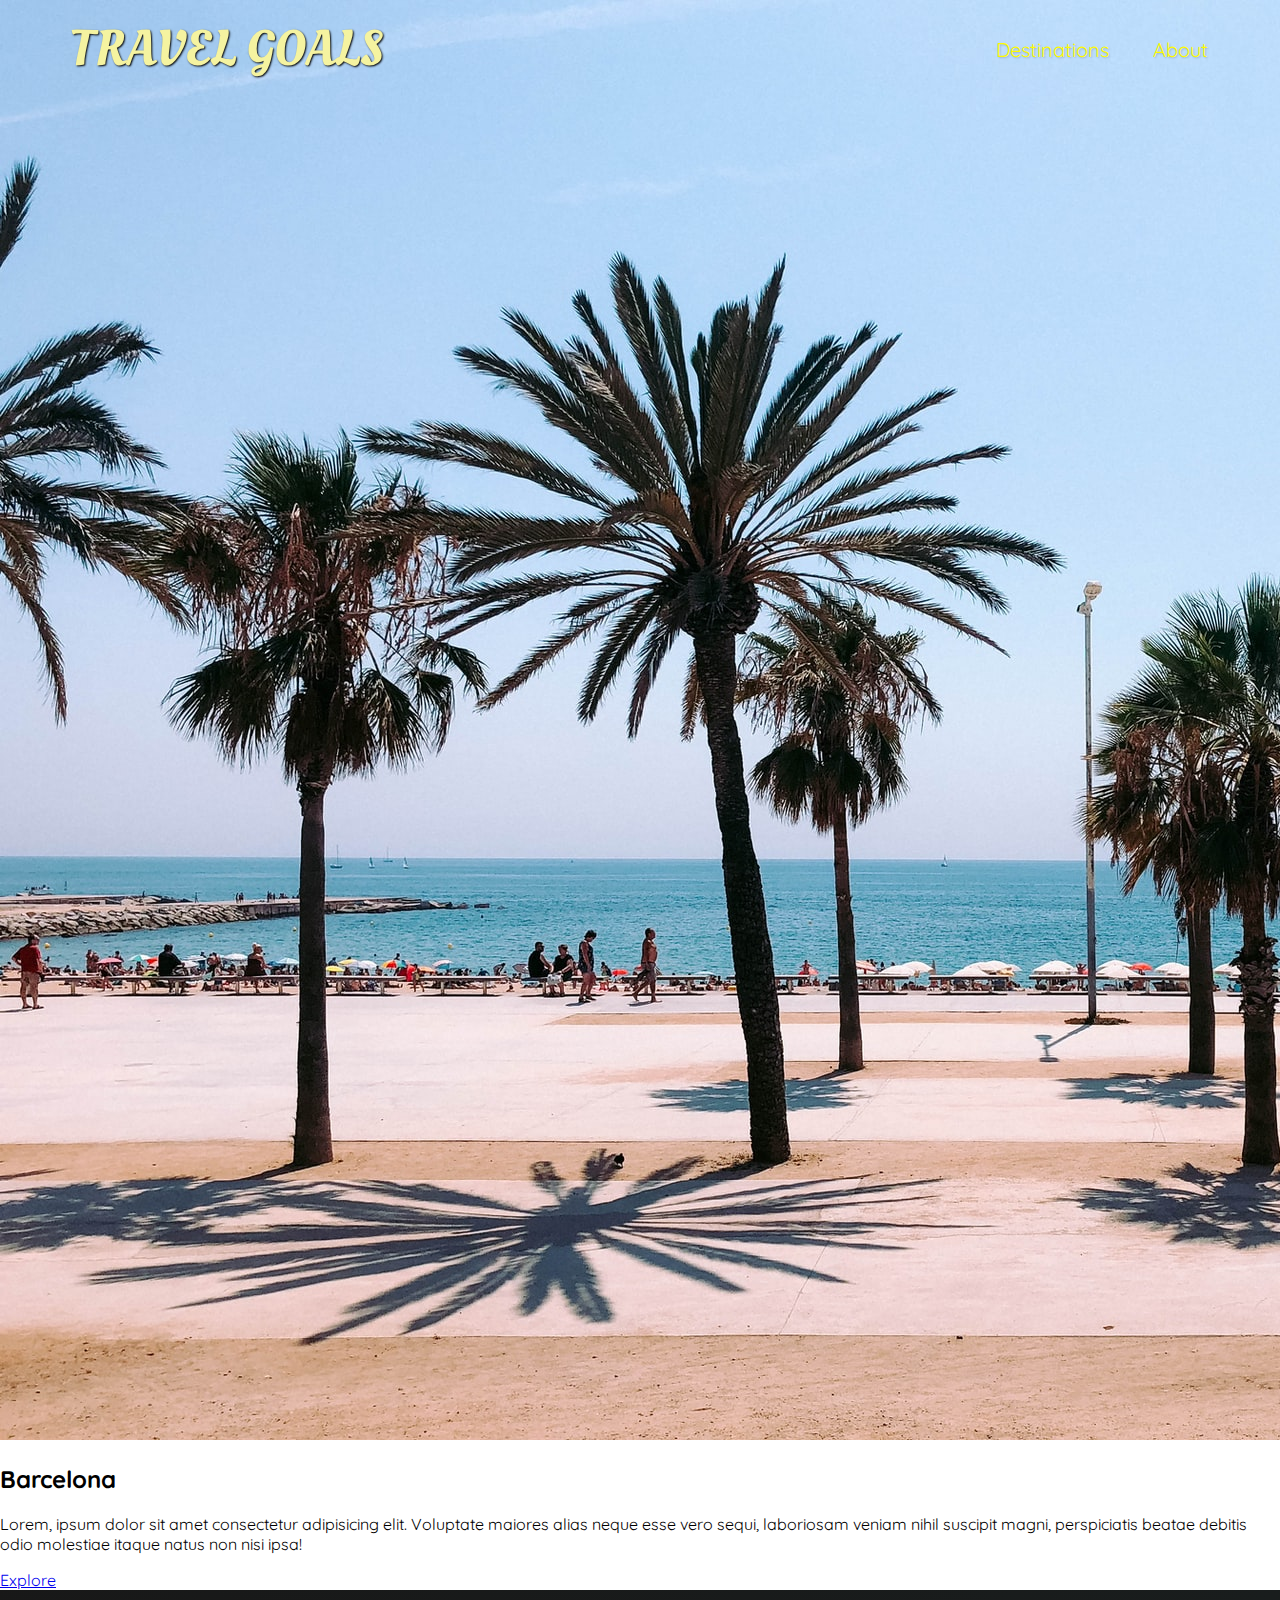
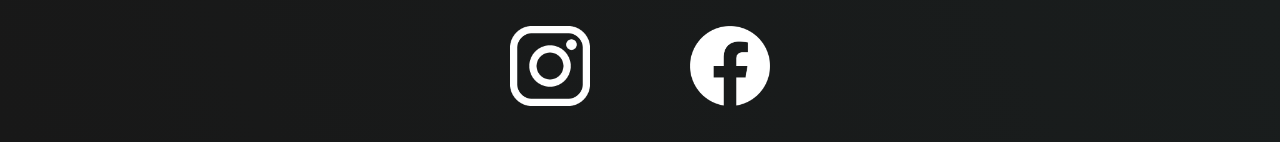
==== places.html @ 8f9950c6 "modify places.html" ====
<!DOCTYPE html>
<html lang="en">
  <head>
    <meta charset="UTF-8" />
    <link rel="preconnect" href="https://fonts.googleapis.com" />
    <link rel="preconnect" href="https://fonts.gstatic.com" crossorigin />
    <link
      href="https://fonts.googleapis.com/css2?family=Oleo+Script:wght@700&family=Quicksand:wght@300;500;700&family=Raleway:wght@700&display=swap"
      rel="stylesheet"
    />
    <link rel="stylesheet" href="shared.css" />
    <link rel="stylesheet" href="places.css" />
    <title>Travel Goals</title>
  </head>
  <body>
    <header>
      <div id="page-logo">
        <a href="/index.html">travel goals</a>
      </div>
      <nav>
        <ul>
          <li><a href="/destination.html">Destinations</a></li>
          <li><a href="/about.html">About</a></li>
        </ul>
      </nav>
    </header>
    <main>
      <ul>
        <li>
          <img src="/images/places/barcelona.jpg" alt="City of Barcelona" />
          <div class="item-content">
            <h2>Barcelona</h2>
            <p>
              Lorem, ipsum dolor sit amet consectetur adipisicing elit.
              Voluptate maiores alias neque esse vero sequi, laboriosam veniam
              nihil suscipit magni, perspiciatis beatae debitis odio molestiae
              itaque natus non nisi ipsa!
            </p>
          </div>
          <div class="actions">
            <a href="https://en.wikipedia.org/wiki/Barcelona">Explore</a>
          </div>
        </li>
      </ul>
    </main>
    <footer>
      <ul>
        <li>
          <a href="https://www.instagram.com"
            ><img src="/images/icons/insta.png" alt="Instagram Logo"
          /></a>
        </li>
        <li>
          <a href="https://www.facebook.com"
            ><img src="/images/icons/facebook.png" alt="Facebook Logo"
          /></a>
        </li>
      </ul>
    </footer>
  </body>
</html>
---- shared.css ----
body {
  font-family: 'Quicksand', sans-serif;
  margin: 0;
}

ul {
  list-style: none;
  margin: 0;
  padding: 0;
}

header {
  display: flex;
  justify-content: space-between;
  align-items: center;
  padding: 15px 60px;
  position: absolute; /* 화면을 띄워서 절대위치에 둠*/
  width: 100%; /*header의 폭을 전체폭(여기서는 body)*/
  box-sizing: border-box; /*header의 전체폭 기준을 body가 아니라 border-box로 변경*/
}

#page-logo a {
  padding: 10px;
  font-family: 'Oleo Script', sans-serif;
  color: rgb(245, 243, 160);
  font-size: 50px;
  text-decoration: none;
  text-transform: uppercase;
  text-shadow: 1px 1px 2px rgb(0, 0, 0);
}

header ul {
  display: flex;
}

header li {
  margin-left: 20px;
  list-style: none;
}

header a {
  color: rgb(255, 251, 0);
  text-decoration: none;
  font-size: 20px;
  padding: 12px;
  text-shadow: 1px 1px 2px rgba(0, 0, 0, 0.2);
  border-radius: 6px;
}

header a:hover {
  color: rgb(77, 77, 77);
  background-color: rgb(255, 251, 0);
}

footer {
  background: linear-gradient(70deg, rgb(24, 24, 24), rgb(25, 29, 29));
  padding: 36px;
}

footer ul {
  display: flex;
  justify-content: center;
}

footer li {
  width: 80px;
  height: 80px;
  margin: 0 50px;
}

footer img {
  width: 100%;
  height: 100%;
}
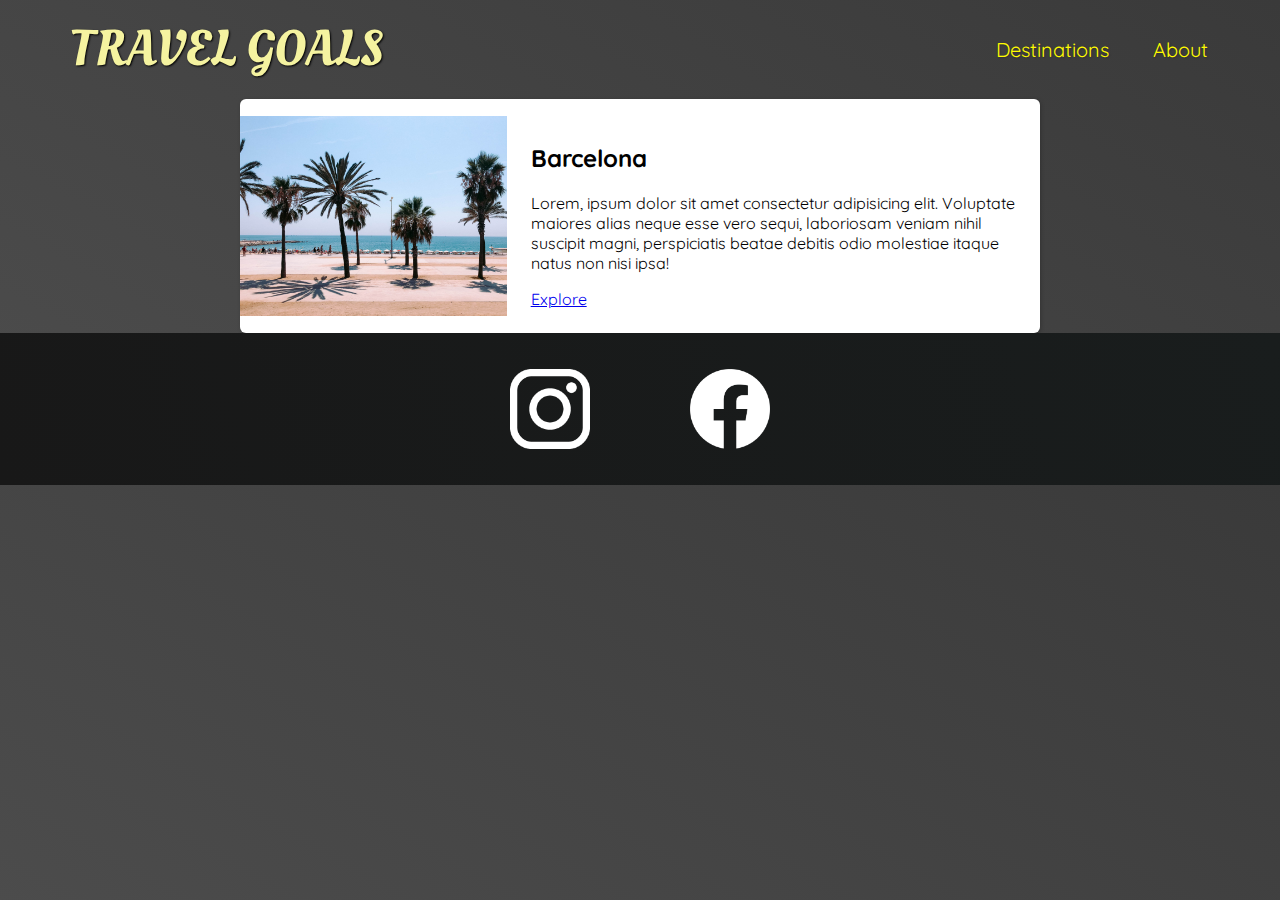
==== commit 8eb1bee8: "card/position:static" ====
--- a/places.html
+++ b/places.html
@@ -36,9 +36,9 @@
               nihil suscipit magni, perspiciatis beatae debitis odio molestiae
               itaque natus non nisi ipsa!
             </p>
-          </div>
-          <div class="actions">
-            <a href="https://en.wikipedia.org/wiki/Barcelona">Explore</a>
+            <div class="actions">
+              <a href="https://en.wikipedia.org/wiki/Barcelona">Explore</a>
+            </div>
           </div>
         </li>
       </ul>
--- a/places.css
+++ b/places.css
@@ -0,0 +1,29 @@
+body {
+  background: linear-gradient(30deg, rgb(77, 77, 77), rgb(58, 58, 58));
+}
+
+header {
+  position: static;
+}
+
+main ul {
+  width: 800px;
+  margin: 0 auto;
+}
+
+main li {
+  display: flex;
+  background-color: white;
+  align-items: center;
+  box-shadow: 1px 1px 4px rgba(0, 0, 0, 0.2);
+  border-radius: 6px;
+}
+
+main li img {
+  width: 300px;
+  height: 200px;
+}
+
+.item-content {
+  padding: 24px;
+}
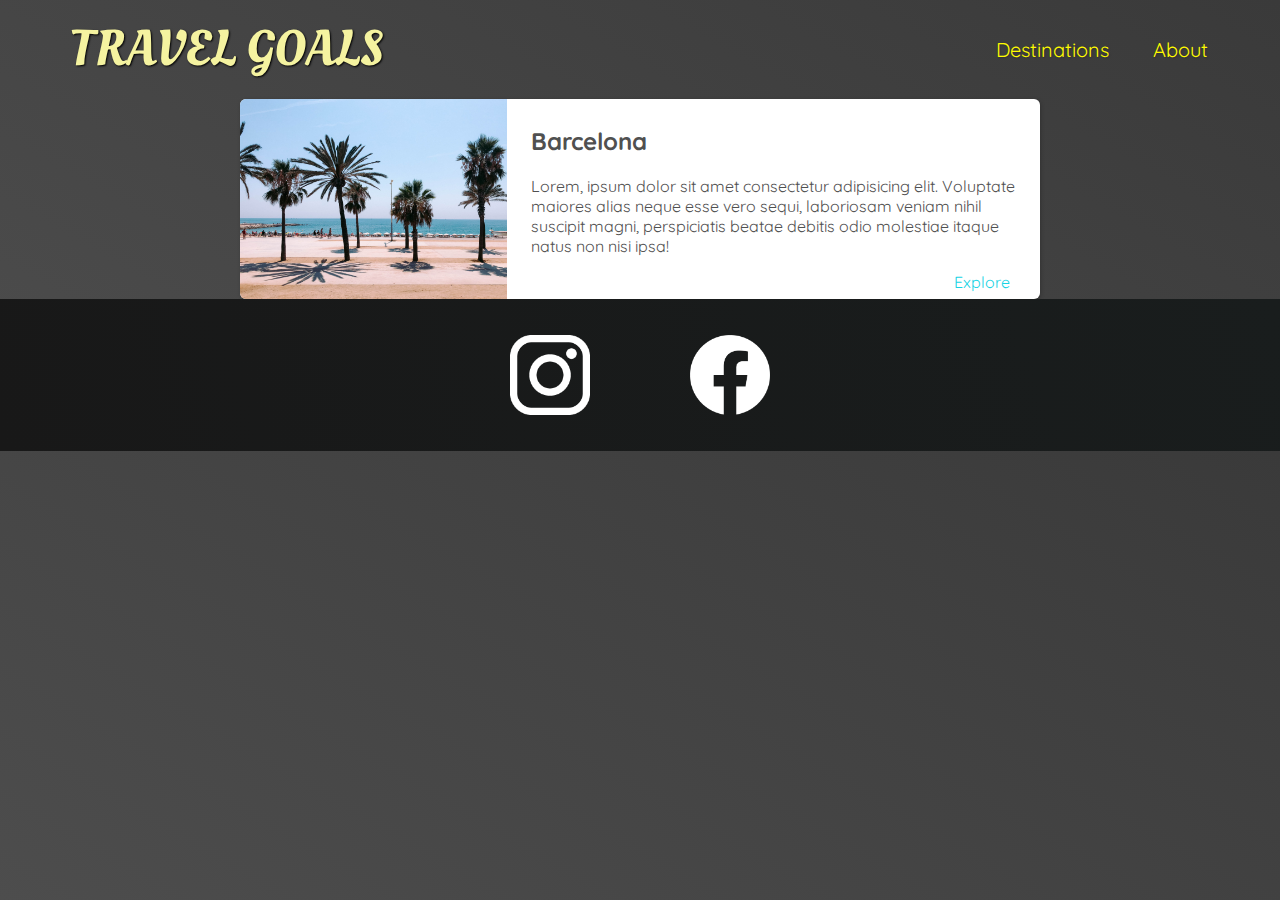
==== commit 9c94448c: "flexbox" ====
--- a/places.html
+++ b/places.html
@@ -29,13 +29,15 @@
         <li>
           <img src="/images/places/barcelona.jpg" alt="City of Barcelona" />
           <div class="item-content">
-            <h2>Barcelona</h2>
-            <p>
-              Lorem, ipsum dolor sit amet consectetur adipisicing elit.
-              Voluptate maiores alias neque esse vero sequi, laboriosam veniam
-              nihil suscipit magni, perspiciatis beatae debitis odio molestiae
-              itaque natus non nisi ipsa!
-            </p>
+            <div>
+              <h2>Barcelona</h2>
+              <p>
+                Lorem, ipsum dolor sit amet consectetur adipisicing elit.
+                Voluptate maiores alias neque esse vero sequi, laboriosam veniam
+                nihil suscipit magni, perspiciatis beatae debitis odio molestiae
+                itaque natus non nisi ipsa!
+              </p>
+            </div>
             <div class="actions">
               <a href="https://en.wikipedia.org/wiki/Barcelona">Explore</a>
             </div>
--- a/places.css
+++ b/places.css
@@ -1,5 +1,6 @@
 body {
   background: linear-gradient(30deg, rgb(77, 77, 77), rgb(58, 58, 58));
+  color: rgb(68, 68, 68);
 }
 
 header {
@@ -12,18 +13,44 @@
 }
 
 main li {
+  height: 100%;
   display: flex;
   background-color: white;
   align-items: center;
   box-shadow: 1px 1px 4px rgba(0, 0, 0, 0.2);
   border-radius: 6px;
+  overflow: hidden;
 }
 
 main li img {
   width: 300px;
   height: 200px;
+  object-fit: cover;
 }
 
 .item-content {
-  padding: 24px;
+  padding: 0 24px;
+  color: rgb(80, 80, 80);
+  display: flex;
+  flex-direction: column;
+  justify-content: space-between;
 }
+
+.actions {
+    text-align: right;
+}
+
+.actions a {
+    padding: 6px;
+    color: rgb(22, 211, 228);
+    text-decoration: none;
+    border-radius: 5px;
+}
+
+.actions a:hover {
+    padding: 4px;
+    width: 50px;
+    height: 20px;
+    background-color: rgb(235, 253, 255);
+    color: white;
+}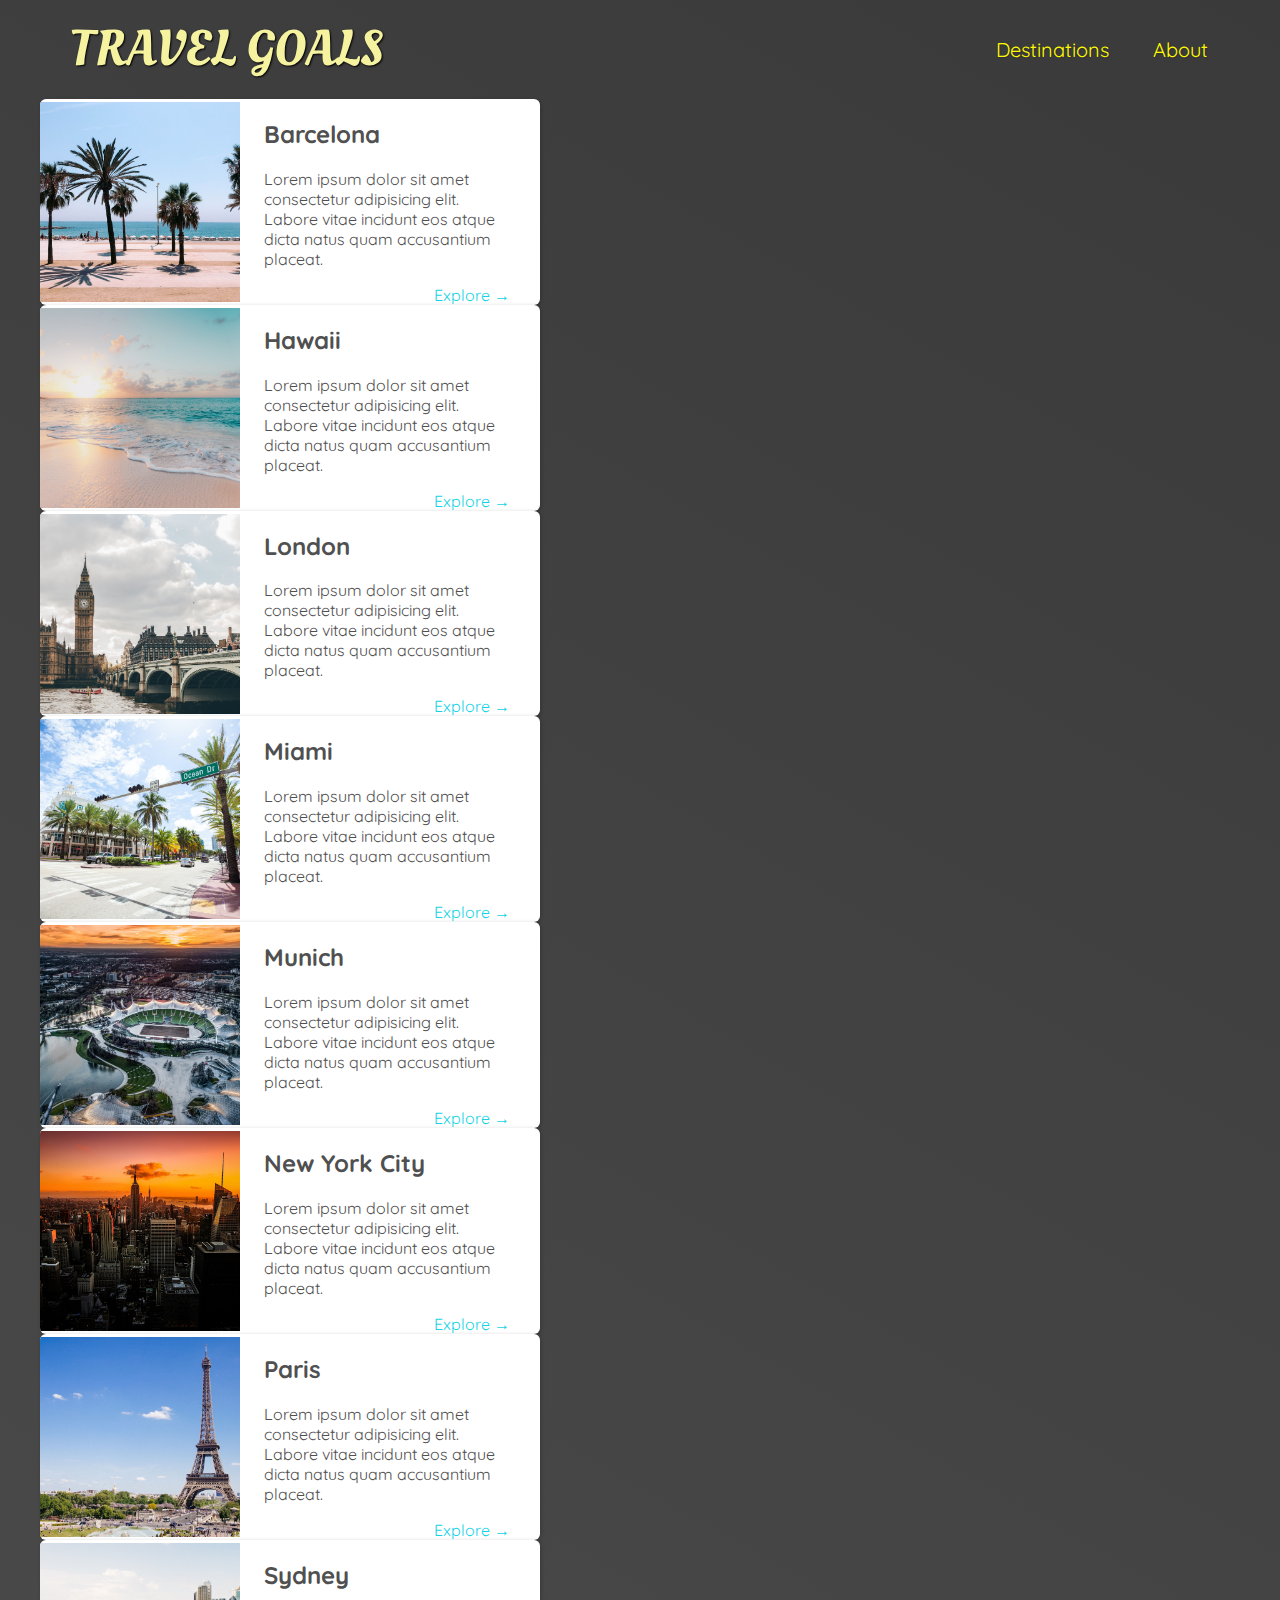
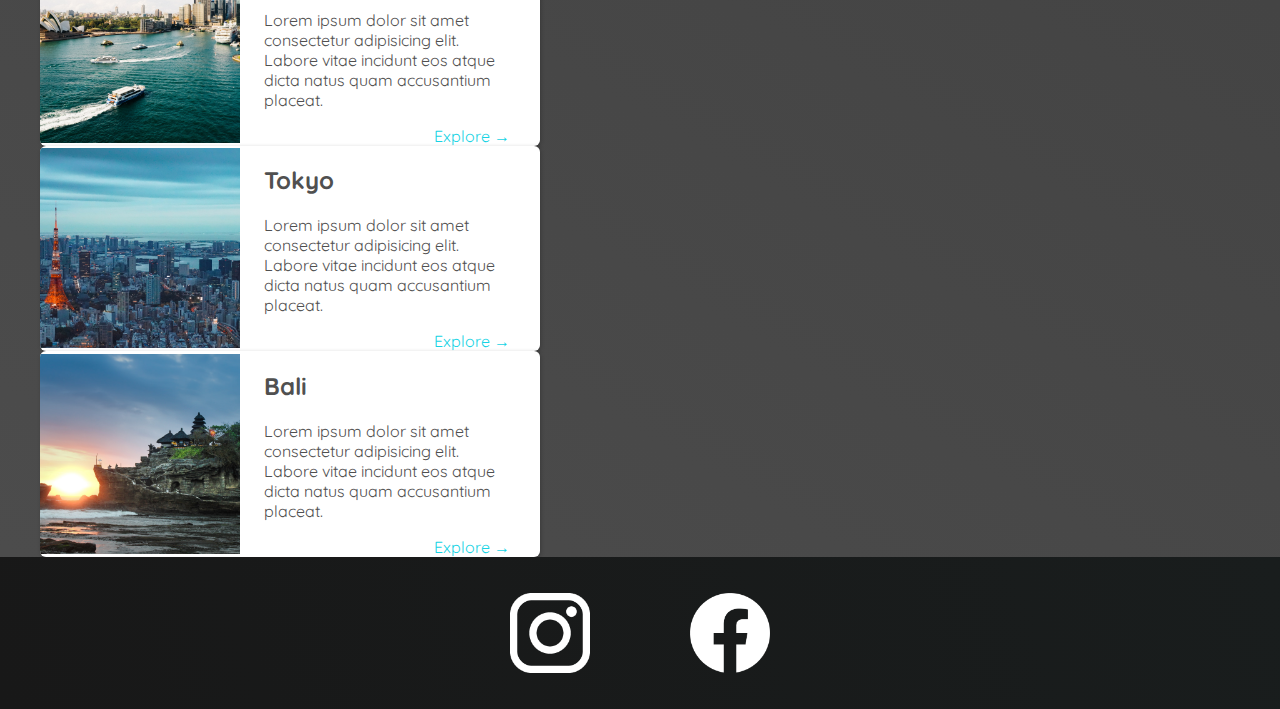
==== commit 6a7708c9: "grid" ====
--- a/places.html
+++ b/places.html
@@ -27,19 +27,154 @@
     <main>
       <ul>
         <li>
-          <img src="/images/places/barcelona.jpg" alt="City of Barcelona" />
+          <img src="images/places/barcelona.jpg" alt="City of Barcelona" />
           <div class="item-content">
             <div>
               <h2>Barcelona</h2>
               <p>
-                Lorem, ipsum dolor sit amet consectetur adipisicing elit.
-                Voluptate maiores alias neque esse vero sequi, laboriosam veniam
-                nihil suscipit magni, perspiciatis beatae debitis odio molestiae
-                itaque natus non nisi ipsa!
+                Lorem ipsum dolor sit amet consectetur adipisicing elit. Labore
+                vitae incidunt eos atque dicta natus quam accusantium placeat.
               </p>
             </div>
             <div class="actions">
-              <a href="https://en.wikipedia.org/wiki/Barcelona">Explore</a>
+              <a href="https://en.wikipedia.org/wiki/Barcelona">Explore &#x2192</a>
+            </div>
+          </div>
+        </li>
+        <li>
+          <img src="images/places/hawaii.jpg" alt="Hawaii beach" />
+          <div class="item-content">
+            <div>
+              <h2>Hawaii</h2>
+              <p>
+                Lorem ipsum dolor sit amet consectetur adipisicing elit. Labore
+                vitae incidunt eos atque dicta natus quam accusantium placeat.
+              </p>
+            </div>
+            <div class="actions">
+              <a href="hhttps://en.wikipedia.org/wiki/Hawaii">Explore &#x2192</a>
+            </div>
+          </div>
+        </li>
+        <li>
+          <img src="images/places/london.jpg" alt="London city" />
+          <div class="item-content">
+            <div>
+              <h2>London</h2>
+              <p>
+                Lorem ipsum dolor sit amet consectetur adipisicing elit. Labore
+                vitae incidunt eos atque dicta natus quam accusantium placeat.
+              </p>
+            </div>
+            <div class="actions">
+              <a href="https://en.wikipedia.org/wiki/London">Explore &#x2192</a>
+            </div>
+          </div>
+        </li>
+        <li>
+          <img src="images/places/miami.jpg" alt="Miami streets" />
+          <div class="item-content">
+            <div>
+              <h2>Miami</h2>
+              <p>
+                Lorem ipsum dolor sit amet consectetur adipisicing elit. Labore
+                vitae incidunt eos atque dicta natus quam accusantium placeat.
+              </p>
+            </div>
+            <div class="actions">
+              <a href="https://en.wikipedia.org/wiki/Miami">Explore &#x2192</a>
+            </div>
+          </div>
+        </li>
+        <li>
+          <img src="images/places/munich.jpg" alt="Munich football stadium" />
+          <div class="item-content">
+            <div>
+              <h2>Munich</h2>
+              <p>
+                Lorem ipsum dolor sit amet consectetur adipisicing elit. Labore
+                vitae incidunt eos atque dicta natus quam accusantium placeat.
+              </p>
+            </div>
+            <div class="actions">
+              <a href="https://en.wikipedia.org/wiki/Munich">Explore &#x2192</a>
+            </div>
+          </div>
+        </li>
+        <li>
+          <img src="images/places/new-york-city.jpg" alt="New York City skyline" />
+          <div class="item-content">
+            <div>
+              <h2>New York City</h2>
+              <p>
+                Lorem ipsum dolor sit amet consectetur adipisicing elit. Labore
+                vitae incidunt eos atque dicta natus quam accusantium placeat.
+              </p>
+            </div>
+            <div class="actions">
+              <a href="https://en.wikipedia.org/wiki/New_York_City"
+                >Explore &#x2192</a
+              >
+            </div>
+          </div>
+        </li>
+        <li>
+          <img src="images/places/paris.jpg" alt="Paris city" />
+          <div class="item-content">
+            <div>
+              <h2>Paris</h2>
+              <p>
+                Lorem ipsum dolor sit amet consectetur adipisicing elit. Labore
+                vitae incidunt eos atque dicta natus quam accusantium placeat.
+              </p>
+            </div>
+            <div class="actions">
+              <a href="https://en.wikipedia.org/wiki/Paris">Explore &#x2192</a>
+            </div>
+          </div>
+        </li>
+        <li>
+          <img src="images/places/sydney.jpg" alt="Sydney beach" />
+          <div class="item-content">
+            <div>
+              <h2>Sydney</h2>
+              <p>
+                Lorem ipsum dolor sit amet consectetur adipisicing elit. Labore
+                vitae incidunt eos atque dicta natus quam accusantium placeat.
+              </p>
+            </div>
+            <div class="actions">
+              <a href="https://en.wikipedia.org/wiki/Sydney">Explore &#x2192</a>
+            </div>
+          </div>
+        </li>
+        <li>
+          <img src="images/places/tokyo.jpg" alt="Tokyo skyline" />
+          <div class="item-content">
+            <div>
+              <h2>Tokyo</h2>
+              <p>
+                Lorem ipsum dolor sit amet consectetur adipisicing elit. Labore
+                vitae incidunt eos atque dicta natus quam accusantium placeat.
+              </p>
+            </div>
+            <div class="actions">
+              <a href="https://en.wikipedia.org/wiki/Tokyo">Explore &#x2192</a>
+            </div>
+          </div>
+        </li>
+        <li>
+          <img src="images/places/bali.jpg" alt="Bali beach" />
+          <div class="item-content">
+            <div>
+              <h2>Bali</h2>
+              <p>
+                Lorem ipsum dolor sit amet consectetur adipisicing elit. Labore
+                vitae incidunt eos atque dicta natus quam accusantium placeat.
+              </p>
+            </div>
+            <div class="actions">
+              <a href="https://en.wikipedia.org/wiki/Bali">Explore &#x2192</a>
             </div>
           </div>
         </li>
--- a/places.css
+++ b/places.css
@@ -8,7 +8,7 @@
 }
 
 main ul {
-  width: 800px;
+  width: 1200px;
   margin: 0 auto;
 }
 
@@ -20,10 +20,11 @@
   box-shadow: 1px 1px 4px rgba(0, 0, 0, 0.2);
   border-radius: 6px;
   overflow: hidden;
+  width: 500px;
 }
 
 main li img {
-  width: 300px;
+  width: 200px;
   height: 200px;
   object-fit: cover;
 }
@@ -37,20 +38,20 @@
 }
 
 .actions {
-    text-align: right;
+  text-align: right;
 }
 
 .actions a {
-    padding: 6px;
-    color: rgb(22, 211, 228);
-    text-decoration: none;
-    border-radius: 5px;
+  padding: 6px;
+  color: rgb(22, 211, 228);
+  text-decoration: none;
+  border-radius: 5px;
 }
 
 .actions a:hover {
-    padding: 4px;
-    width: 50px;
-    height: 20px;
-    background-color: rgb(235, 253, 255);
-    color: white;
-}+  padding: 4px;
+  width: 50px;
+  height: 20px;
+  background-color: rgb(235, 253, 255);
+  color: white;
+}
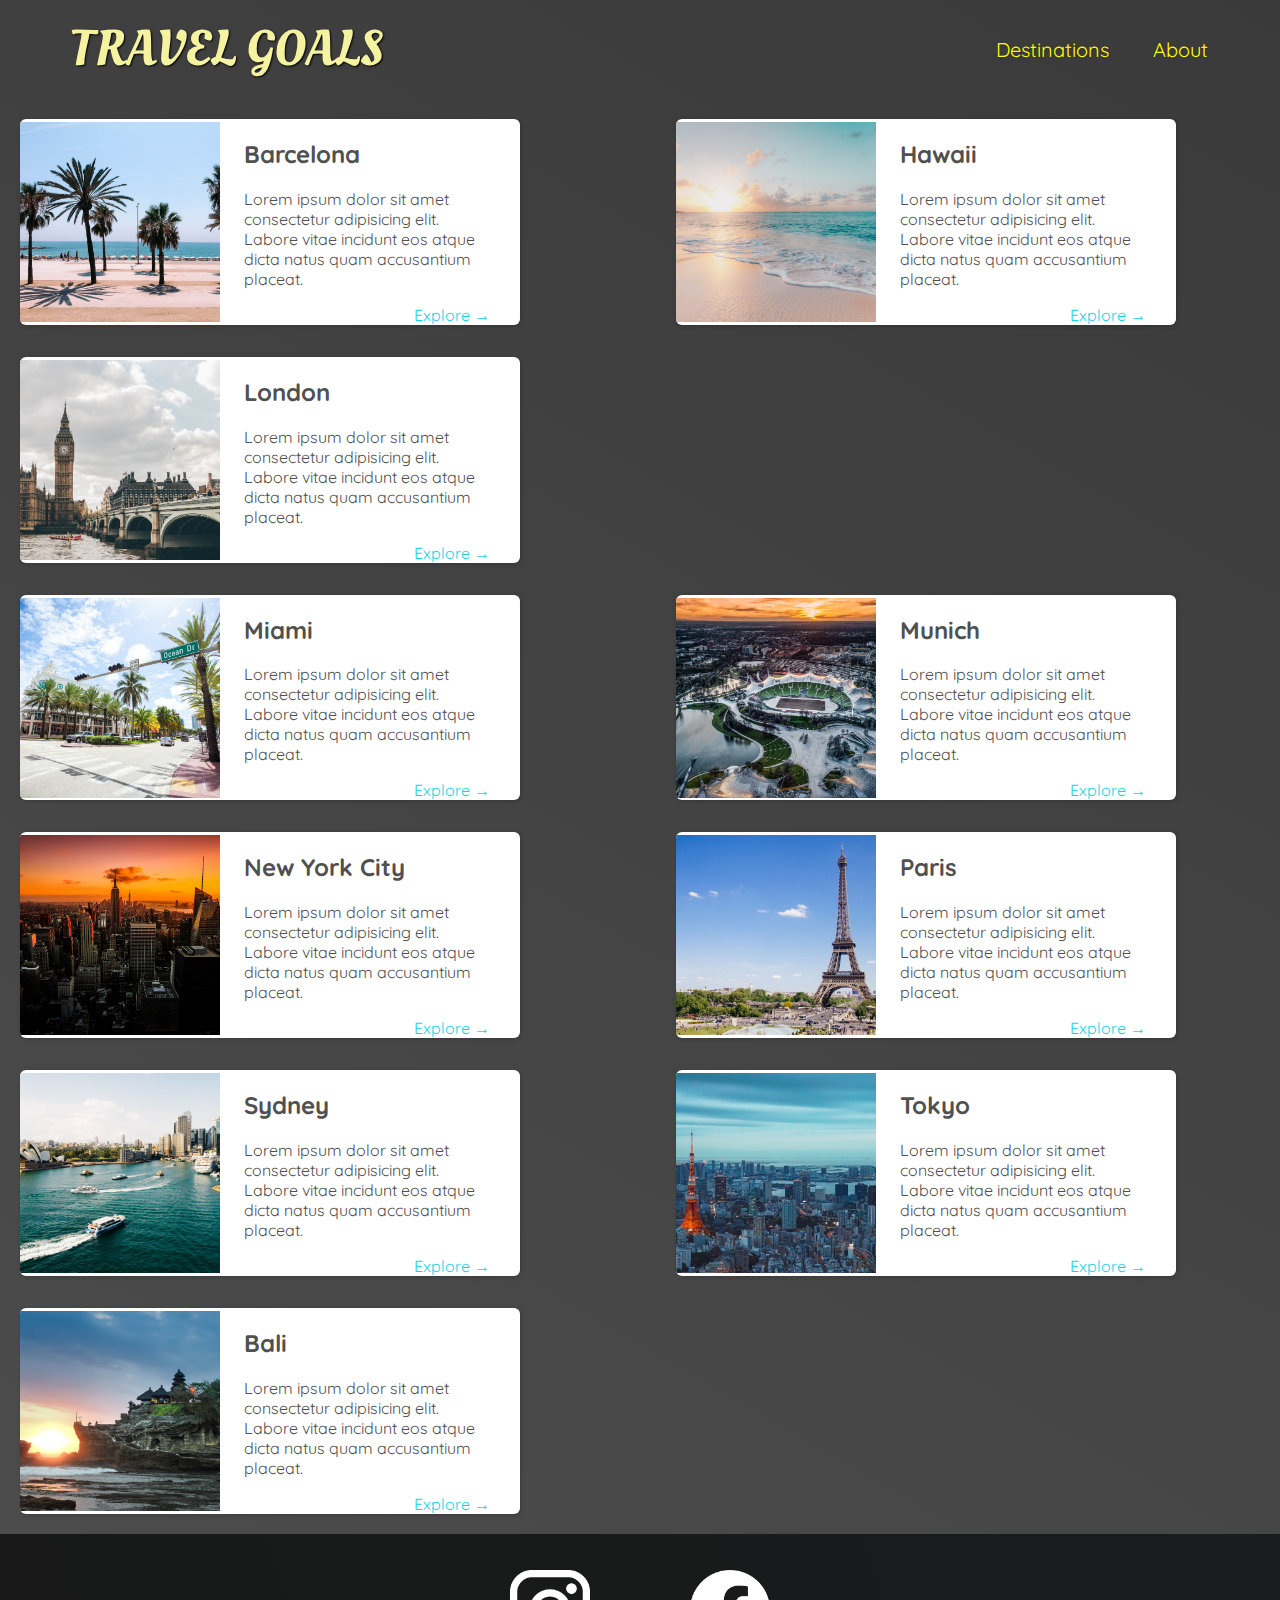
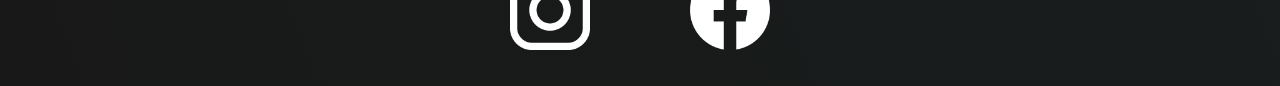
==== commit 395fb649: "modifying now" ====
--- a/places.html
+++ b/places.html
@@ -26,7 +26,7 @@
     </header>
     <main>
       <ul>
-        <li>
+        <li class="barcelona">
           <img src="images/places/barcelona.jpg" alt="City of Barcelona" />
           <div class="item-content">
             <div>
@@ -41,7 +41,7 @@
             </div>
           </div>
         </li>
-        <li>
+        <li class="hawaii">
           <img src="images/places/hawaii.jpg" alt="Hawaii beach" />
           <div class="item-content">
             <div>
@@ -56,7 +56,7 @@
             </div>
           </div>
         </li>
-        <li>
+        <li class="london">
           <img src="images/places/london.jpg" alt="London city" />
           <div class="item-content">
             <div>
@@ -71,7 +71,7 @@
             </div>
           </div>
         </li>
-        <li>
+        <li class="miama">
           <img src="images/places/miami.jpg" alt="Miami streets" />
           <div class="item-content">
             <div>
@@ -86,7 +86,7 @@
             </div>
           </div>
         </li>
-        <li>
+        <li class="munich">
           <img src="images/places/munich.jpg" alt="Munich football stadium" />
           <div class="item-content">
             <div>
@@ -101,7 +101,7 @@
             </div>
           </div>
         </li>
-        <li>
+        <li class="new-york-city">
           <img src="images/places/new-york-city.jpg" alt="New York City skyline" />
           <div class="item-content">
             <div>
@@ -118,7 +118,7 @@
             </div>
           </div>
         </li>
-        <li>
+        <li class="paris">
           <img src="images/places/paris.jpg" alt="Paris city" />
           <div class="item-content">
             <div>
@@ -133,7 +133,7 @@
             </div>
           </div>
         </li>
-        <li>
+        <li class="sydney">
           <img src="images/places/sydney.jpg" alt="Sydney beach" />
           <div class="item-content">
             <div>
@@ -148,7 +148,7 @@
             </div>
           </div>
         </li>
-        <li>
+        <li class="tokyo">
           <img src="images/places/tokyo.jpg" alt="Tokyo skyline" />
           <div class="item-content">
             <div>
@@ -163,7 +163,7 @@
             </div>
           </div>
         </li>
-        <li>
+        <li class="bali">
           <img src="images/places/bali.jpg" alt="Bali beach" />
           <div class="item-content">
             <div>
--- a/places.css
+++ b/places.css
@@ -8,12 +8,24 @@
 }
 
 main ul {
-  width: 1200px;
+  width: 100%;
   margin: 0 auto;
+  display: grid;
+  grid-template-columns: 1fr 1fr;
+  padding: 20px;
+  gap: 2rem;
+  grid-template-areas:
+    'barcelona hawaii'
+    'london london'
+    'miami munich'
+    'new-york-city paris'
+    'sydney tokyo'
+    'bali none';
 }
 
 main li {
   height: 100%;
+  width: 100%;
   display: flex;
   background-color: white;
   align-items: center;
@@ -55,3 +67,34 @@
   background-color: rgb(235, 253, 255);
   color: white;
 }
+
+.barcelona {
+  grid-area: barcelona;
+}
+.hawaii {
+  grid-area: hawaii;
+}
+.london {
+  grid-area: london;
+}
+.miama {
+  grid-area: miami;
+}
+.munich {
+  grid-area: munich;
+}
+.new-york-city {
+  grid-area: new-york-city;
+}
+.paris {
+  grid-area: paris;
+}
+.sydney {
+  grid-area: sydney;
+}
+.tokyo {
+  grid-area: tokyo;
+}
+.bali {
+  grid-area: bali;
+}
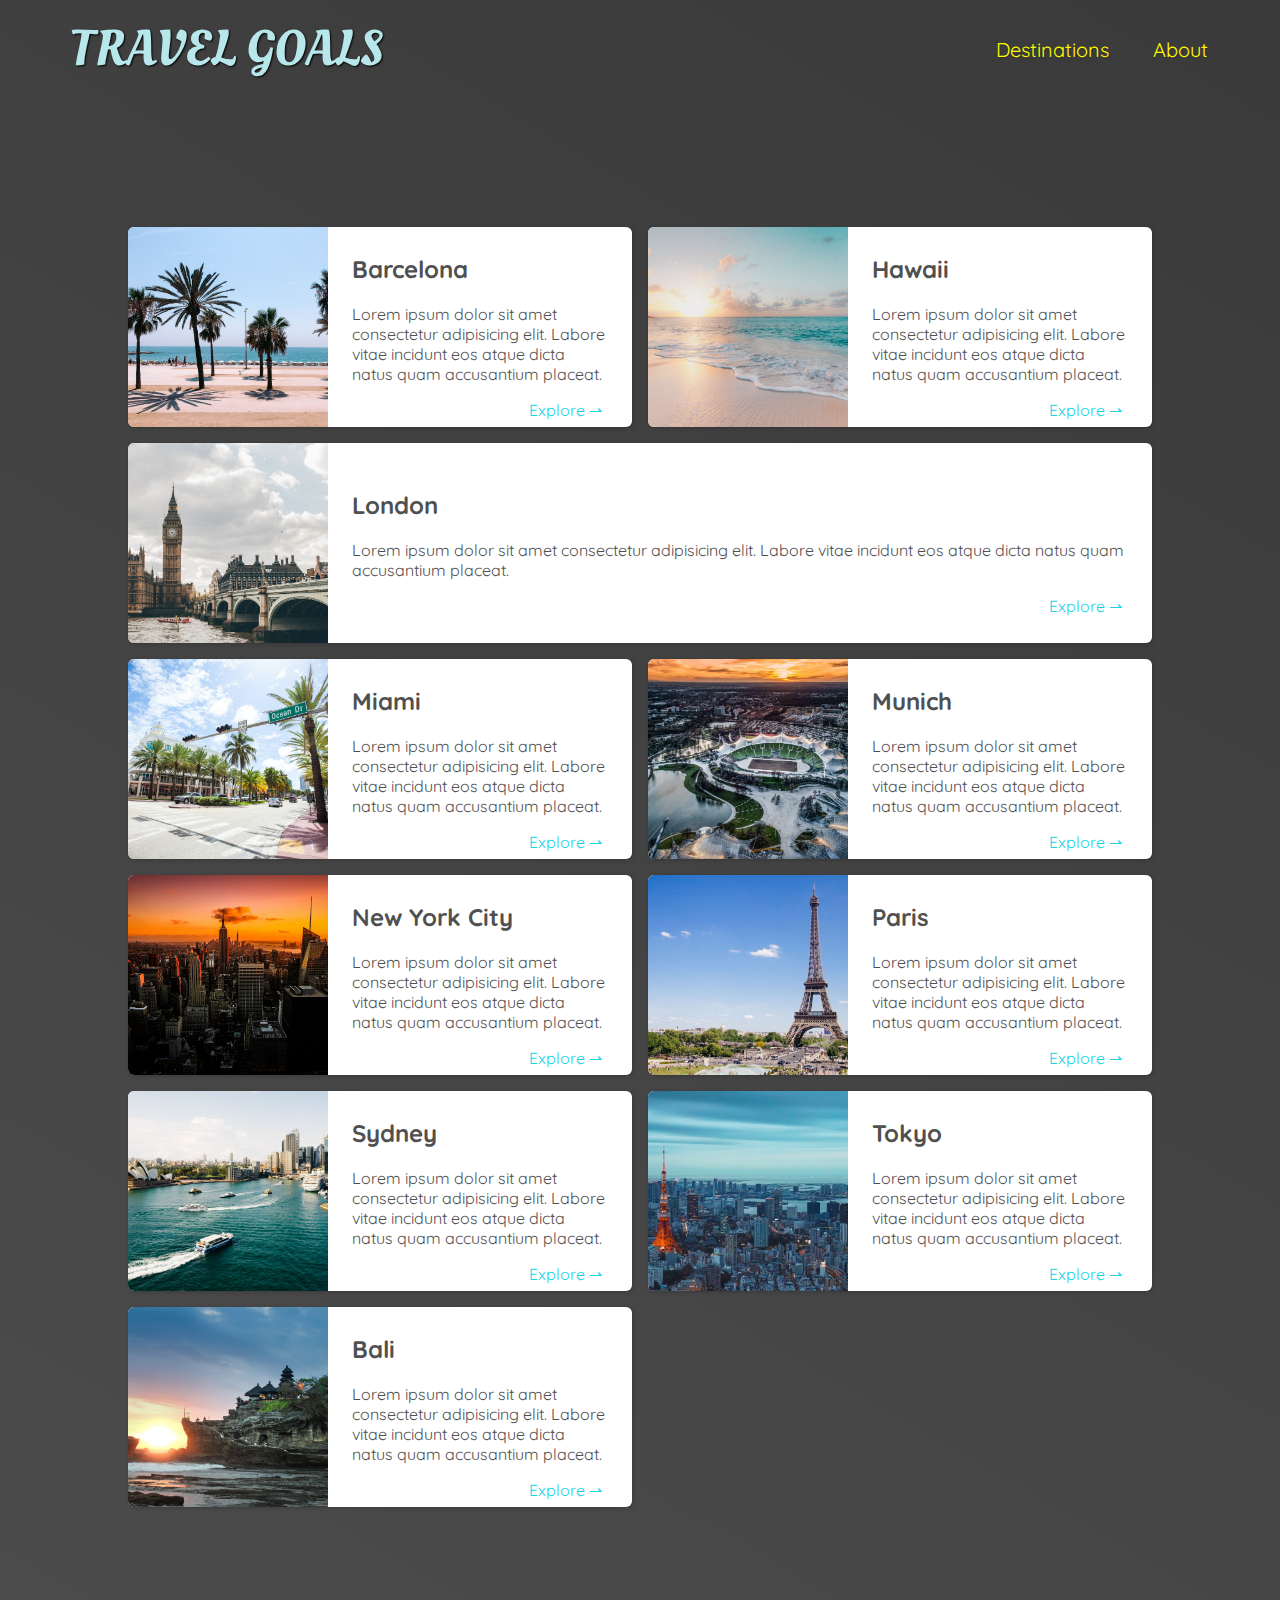
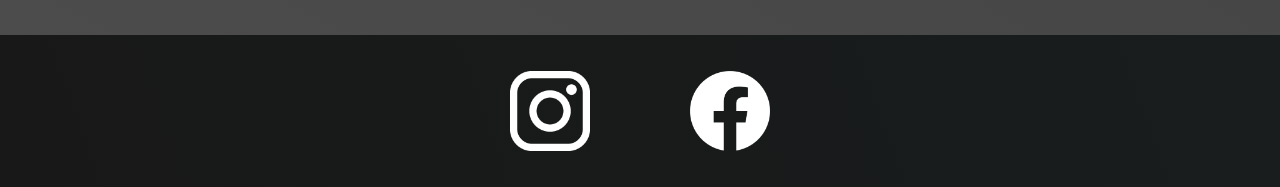
==== commit 8130fac7: "travel page modifying" ====
--- a/places.html
+++ b/places.html
@@ -37,7 +37,7 @@
               </p>
             </div>
             <div class="actions">
-              <a href="https://en.wikipedia.org/wiki/Barcelona">Explore &#x2192</a>
+              <a href="https://en.wikipedia.org/wiki/Barcelona">Explore &#x21C0</a>
             </div>
           </div>
         </li>
@@ -52,7 +52,7 @@
               </p>
             </div>
             <div class="actions">
-              <a href="hhttps://en.wikipedia.org/wiki/Hawaii">Explore &#x2192</a>
+              <a href="hhttps://en.wikipedia.org/wiki/Hawaii">Explore &#x21C0</a>
             </div>
           </div>
         </li>
@@ -67,7 +67,7 @@
               </p>
             </div>
             <div class="actions">
-              <a href="https://en.wikipedia.org/wiki/London">Explore &#x2192</a>
+              <a href="https://en.wikipedia.org/wiki/London">Explore &#x21C0</a>
             </div>
           </div>
         </li>
@@ -82,7 +82,7 @@
               </p>
             </div>
             <div class="actions">
-              <a href="https://en.wikipedia.org/wiki/Miami">Explore &#x2192</a>
+              <a href="https://en.wikipedia.org/wiki/Miami">Explore &#x21C0</a>
             </div>
           </div>
         </li>
@@ -97,7 +97,7 @@
               </p>
             </div>
             <div class="actions">
-              <a href="https://en.wikipedia.org/wiki/Munich">Explore &#x2192</a>
+              <a href="https://en.wikipedia.org/wiki/Munich">Explore &#x21C0</a>
             </div>
           </div>
         </li>
@@ -113,7 +113,7 @@
             </div>
             <div class="actions">
               <a href="https://en.wikipedia.org/wiki/New_York_City"
-                >Explore &#x2192</a
+                >Explore &#x21C0</a
               >
             </div>
           </div>
@@ -129,7 +129,7 @@
               </p>
             </div>
             <div class="actions">
-              <a href="https://en.wikipedia.org/wiki/Paris">Explore &#x2192</a>
+              <a href="https://en.wikipedia.org/wiki/Paris">Explore &#x21C0</a>
             </div>
           </div>
         </li>
@@ -144,7 +144,7 @@
               </p>
             </div>
             <div class="actions">
-              <a href="https://en.wikipedia.org/wiki/Sydney">Explore &#x2192</a>
+              <a href="https://en.wikipedia.org/wiki/Sydney">Explore &#x21C0</a>
             </div>
           </div>
         </li>
@@ -159,7 +159,7 @@
               </p>
             </div>
             <div class="actions">
-              <a href="https://en.wikipedia.org/wiki/Tokyo">Explore &#x2192</a>
+              <a href="https://en.wikipedia.org/wiki/Tokyo">Explore &#x21C0</a>
             </div>
           </div>
         </li>
@@ -174,7 +174,7 @@
               </p>
             </div>
             <div class="actions">
-              <a href="https://en.wikipedia.org/wiki/Bali">Explore &#x2192</a>
+              <a href="https://en.wikipedia.org/wiki/Bali">Explore &#x21C0</a>
             </div>
           </div>
         </li>
--- a/shared.css
+++ b/shared.css
@@ -47,7 +47,7 @@
   border-radius: 6px;
 }
 
-header a:hover {
+header nav a:hover {
   color: rgb(77, 77, 77);
   background-color: rgb(255, 251, 0);
 }
--- a/places.css
+++ b/places.css
@@ -1,6 +1,10 @@
 body {
   background: linear-gradient(30deg, rgb(77, 77, 77), rgb(58, 58, 58));
   color: rgb(68, 68, 68);
+}
+
+#page-logo a {
+  color: rgb(183, 230, 235);
 }
 
 header {
@@ -8,19 +12,19 @@
 }
 
 main ul {
-  width: 100%;
   margin: 0 auto;
   display: grid;
   grid-template-columns: 1fr 1fr;
-  padding: 20px;
-  gap: 2rem;
-  grid-template-areas:
+  justify-items: center;
+  padding: 10%;
+  gap: 1rem;
+  /* grid-template-areas:
     'barcelona hawaii'
     'london london'
     'miami munich'
     'new-york-city paris'
     'sydney tokyo'
-    'bali none';
+    'bali none'; */
 }
 
 main li {
@@ -32,7 +36,6 @@
   box-shadow: 1px 1px 4px rgba(0, 0, 0, 0.2);
   border-radius: 6px;
   overflow: hidden;
-  width: 500px;
 }
 
 main li img {
@@ -68,6 +71,11 @@
   color: white;
 }
 
+li:nth-of-type(3) {
+  grid-column: 1 / span 2;
+}
+
+/* 
 .barcelona {
   grid-area: barcelona;
 }
@@ -97,4 +105,4 @@
 }
 .bali {
   grid-area: bali;
-}
+} */
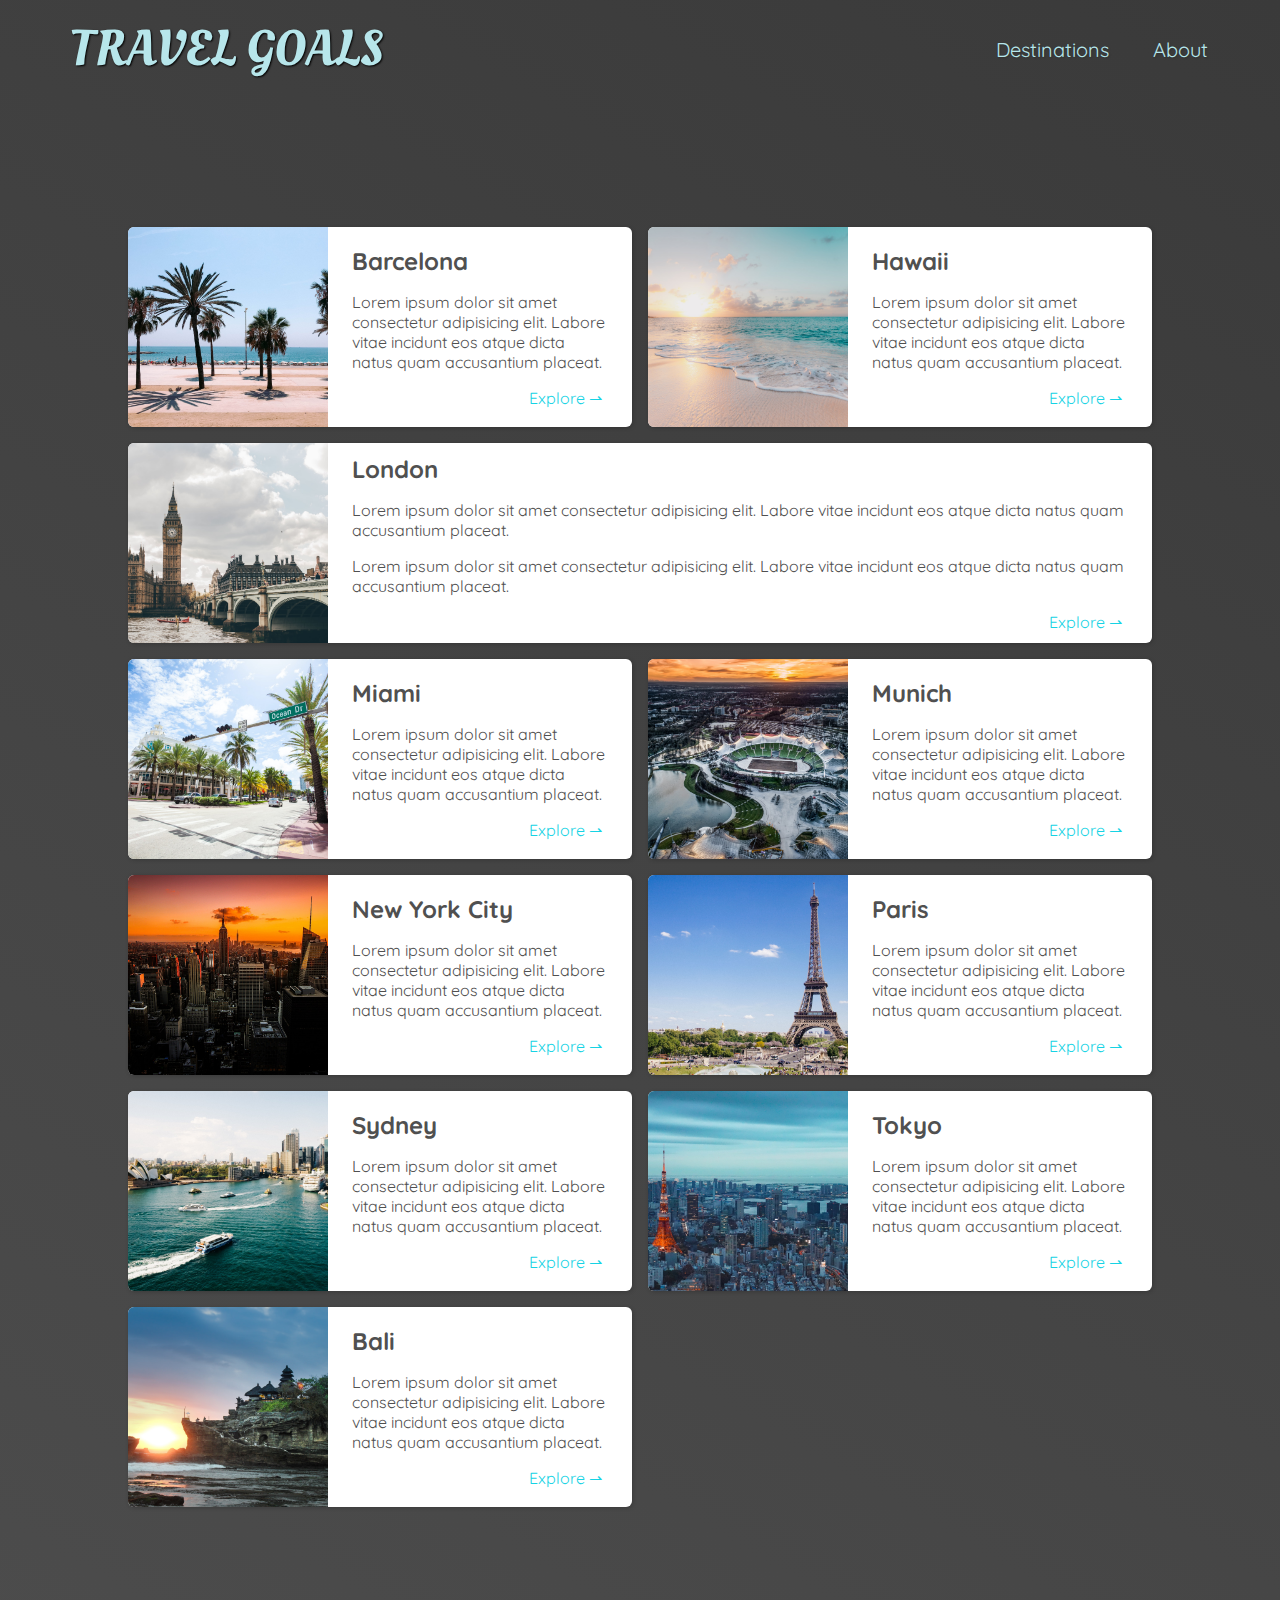
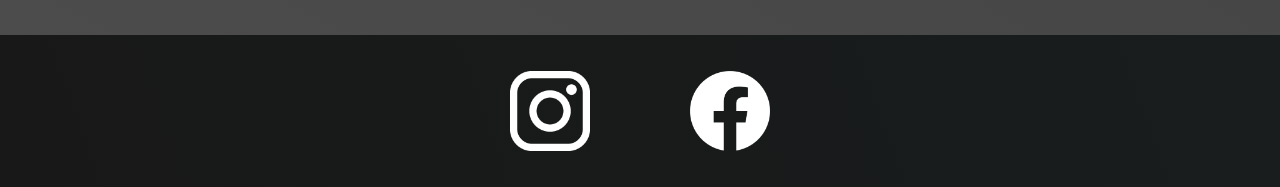
==== commit 95313e62: "complete" ====
--- a/places.html
+++ b/places.html
@@ -65,6 +65,10 @@
                 Lorem ipsum dolor sit amet consectetur adipisicing elit. Labore
                 vitae incidunt eos atque dicta natus quam accusantium placeat.
               </p>
+              <p>
+                Lorem ipsum dolor sit amet consectetur adipisicing elit. Labore
+                vitae incidunt eos atque dicta natus quam accusantium placeat.
+              </p>
             </div>
             <div class="actions">
               <a href="https://en.wikipedia.org/wiki/London">Explore &#x21C0</a>
--- a/places.css
+++ b/places.css
@@ -9,6 +9,15 @@
 
 header {
   position: static;
+}
+
+header a {
+  color: rgb(183, 230, 235);
+}
+
+header nav a:hover {
+  background-color: rgb(183, 230, 235);
+  color: rgb(59, 59, 59);
 }
 
 main ul {
@@ -50,6 +59,10 @@
   display: flex;
   flex-direction: column;
   justify-content: space-between;
+}
+
+.item-content h2 {
+  margin: 0;
 }
 
 .actions {
